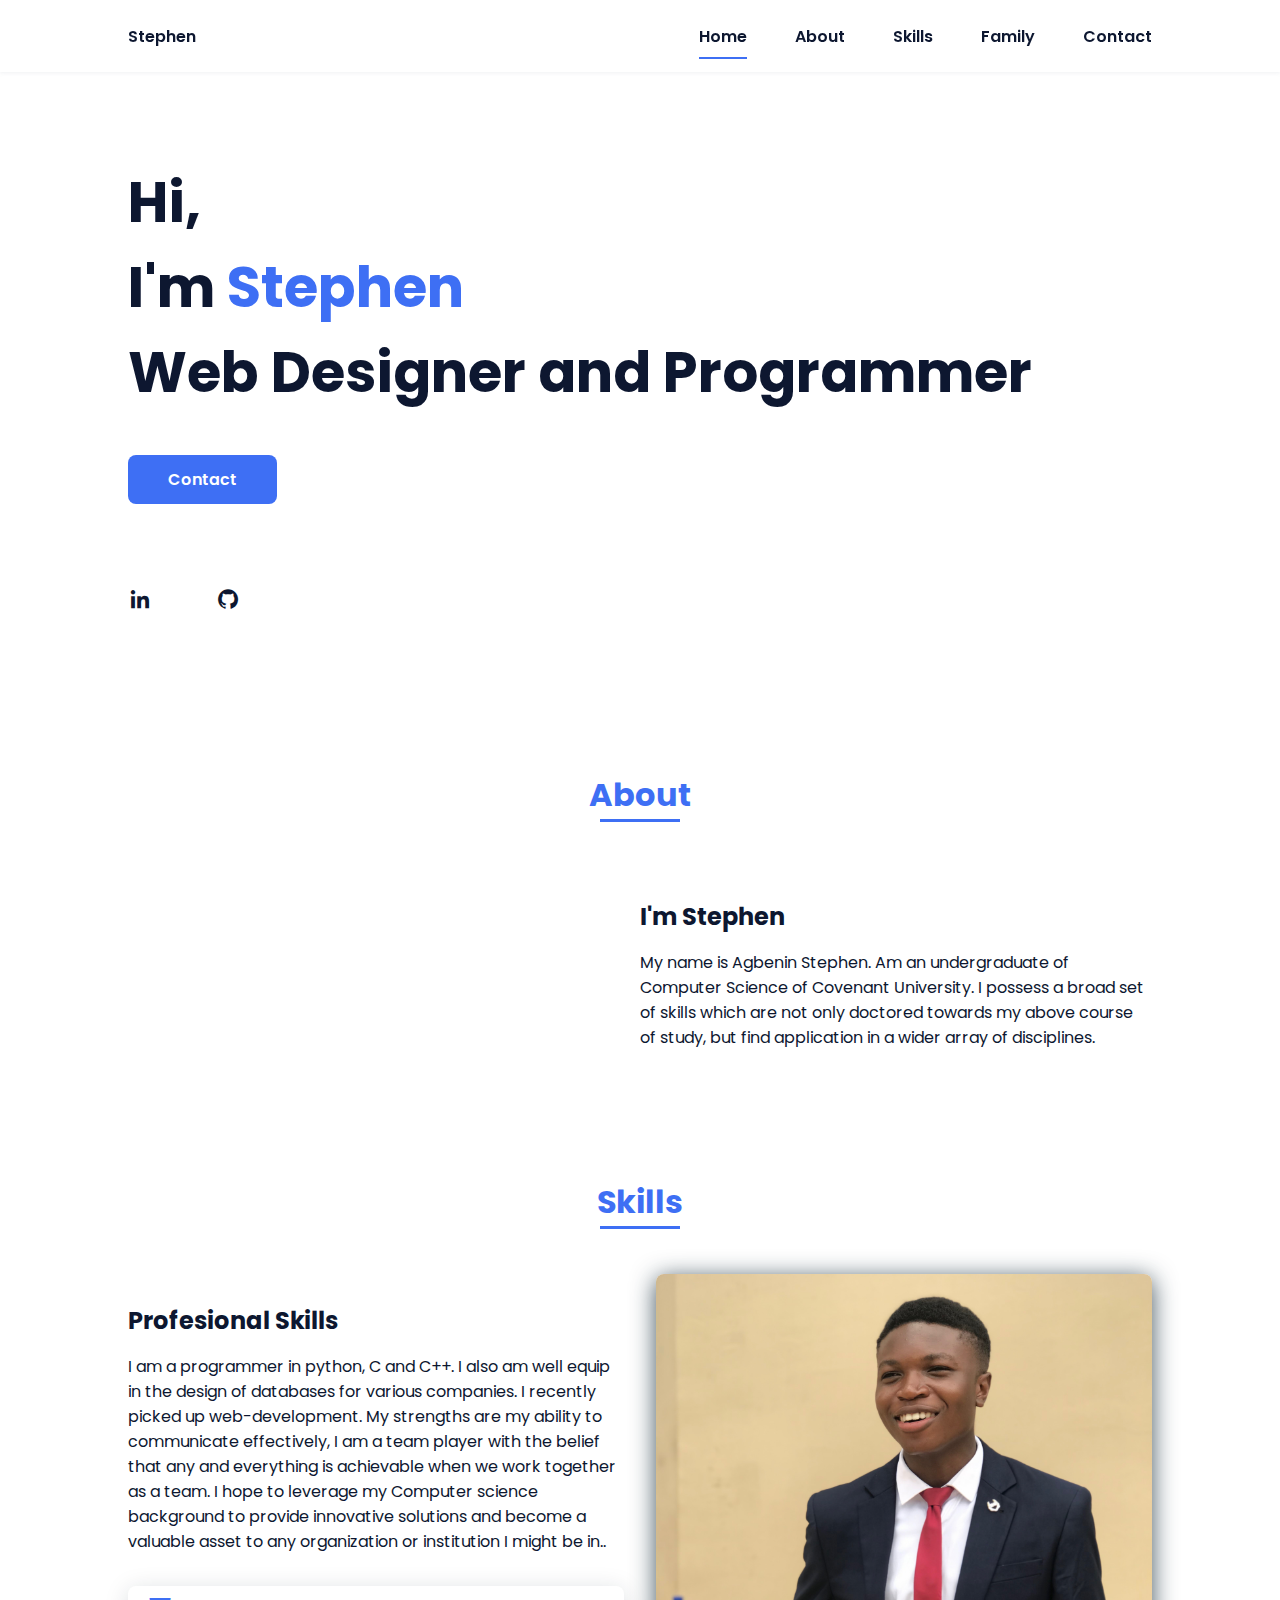
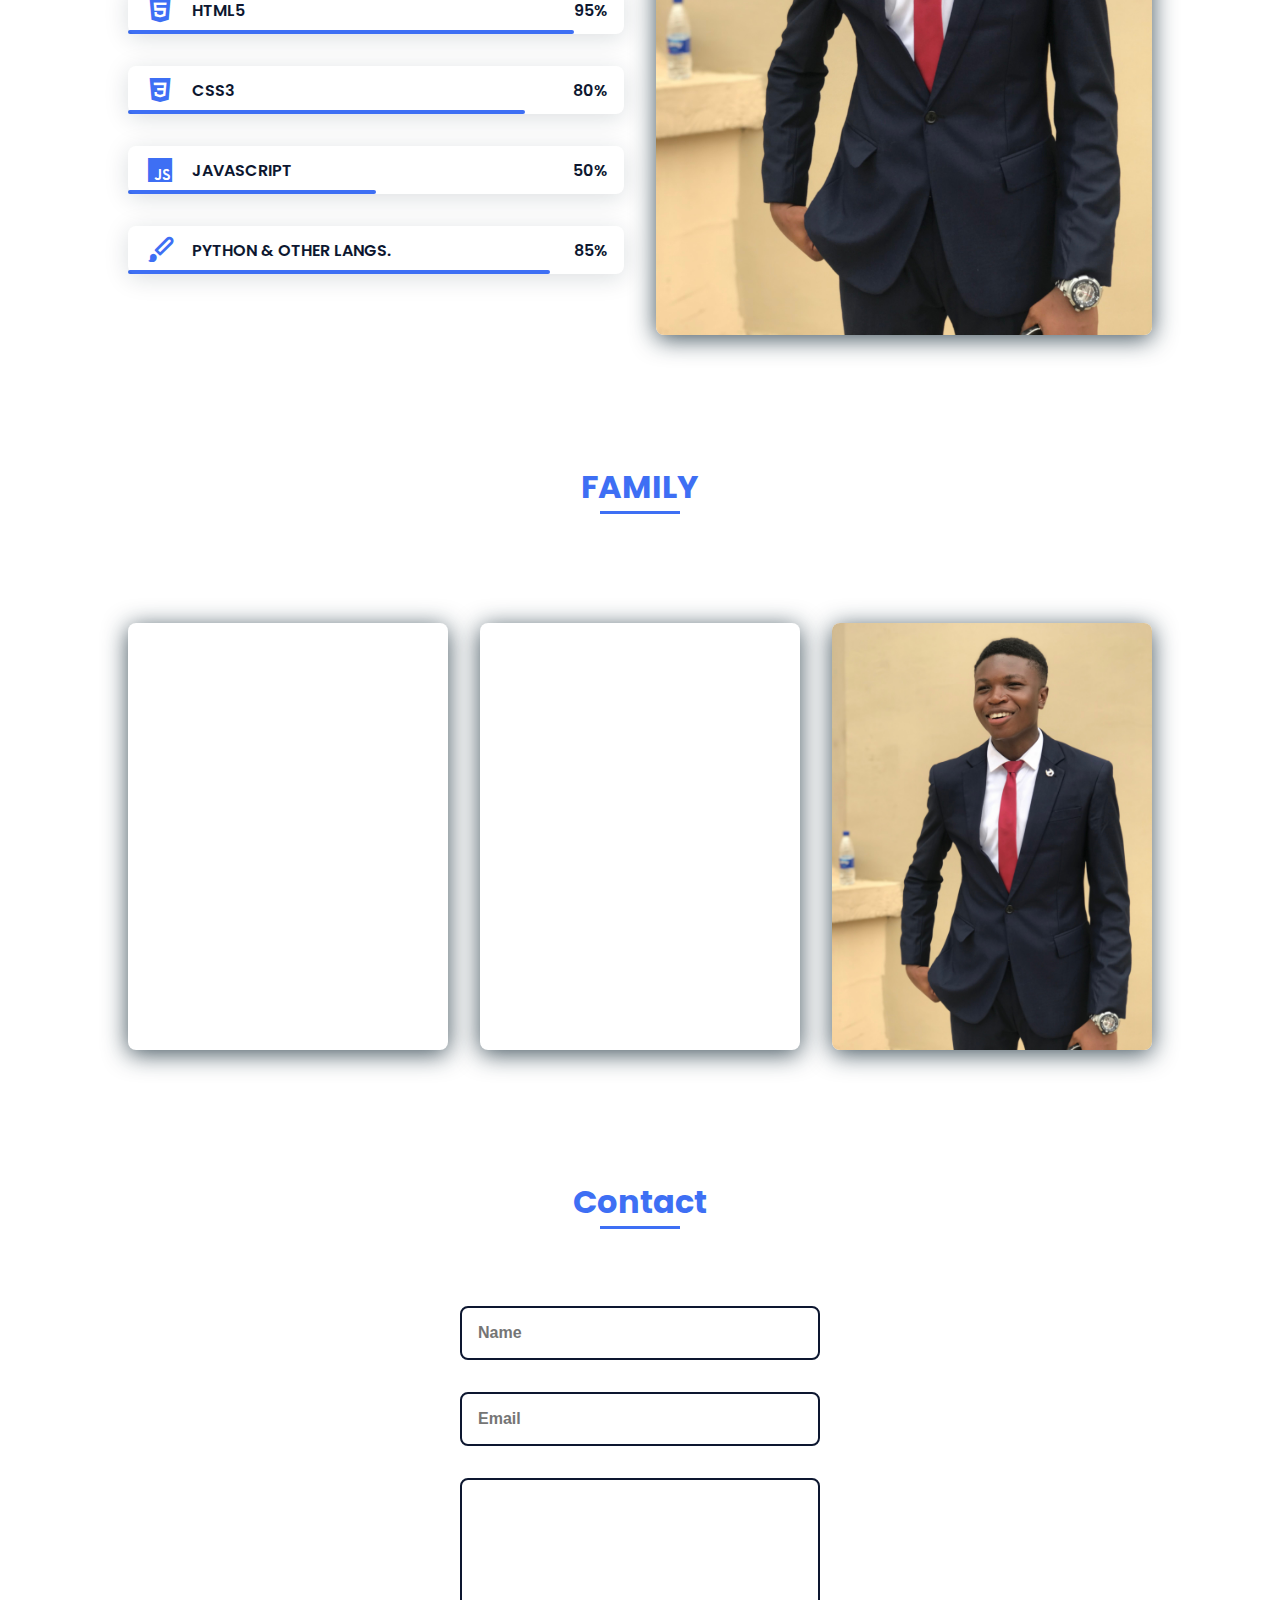
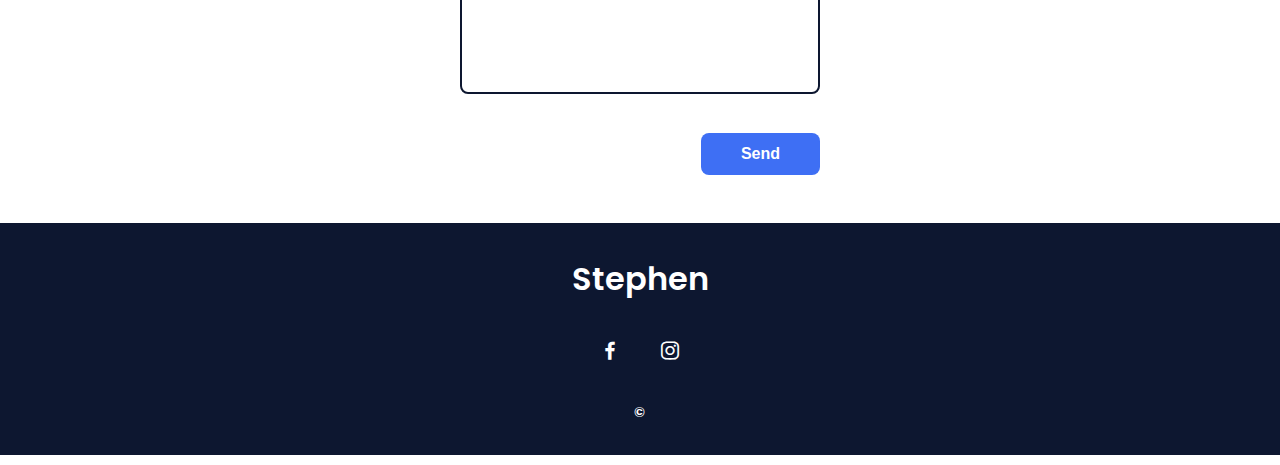
==== index.html @ e4adfae9 "Add files via upload" ====
<!DOCTYPE html>
<html lang="en">
  <head>
    <meta charset="UTF-8" />
    <meta name="viewport" content="width=device-width, initial-scale=1.0" />
    <link rel="stylesheet" href="style.css" />
    <!-- =====BOX ICONS===== -->
    <link
      href="https://cdn.jsdelivr.net/npm/boxicons@2.0.5/css/boxicons.min.css"
      rel="stylesheet"
    />
    <title>My Portfolio Website</title>
  </head>
  <body>
    <!--===== HEADER =====-->
    <header class="l-header">
      <nav class="nav bd-grid">
        <div>
          <a href="#" class="nav__logo">Stephen</a>
        </div>

        <div class="nav__menu" id="nav-menu">
          <ul class="nav__list">
            <li class="nav__item">
              <a href="#home" class="nav__link active">Home</a>
            </li>
            <li class="nav__item">
              <a href="#about" class="nav__link">About</a>
            </li>
            <li class="nav__item">
              <a href="#skills" class="nav__link">Skills</a>
            </li>
            <li class="nav__item">
              <a href="#work" class="nav__link">Family</a>
            </li>
            <li class="nav__item">
              <a href="#contact" class="nav__link">Contact</a>
            </li>
          </ul>
        </div>

        <div class="nav__toggle" id="nav-toggle">
          <i class="bx bx-menu"></i>
        </div>
      </nav>
    </header>

    <main class="l-main">
      <!--===== HOME =====-->
      <section class="home bd-grid" id="home">
        <div class="home__data">
          <h1 class="home__title">
            Hi,<br />I'm <span class="home__title-color">Stephen</span><br />Web
            Designer and Programmer
          </h1>

          <a href="#contact" class="button">Contact</a>
        </div>

        <div class="home__social">
          <a
            href="www.linkedin.com/in/stephen-divine-19173828b"
            class="home__social-icon"
            ><i class="bx bxl-linkedin"></i
          ></a>
          <a href="" class="home__social-icon"> </a>
          <a href="https://github.com/Stephen99999" class="home__social-icon"
            ><i class="bx bxl-github"></i
          ></a>
        </div>

        <div class="home__img">
          <svg
            class="home__blob"
            viewBox="0 0 479 467"
            xmlns="http://www.w3.org/2000/svg"
            xmlns:xlink="http://www.w3.org/1999/xlink"
          >
            <mask id="mask0" mask-type="alpha">
              <path
                d="M9.19024 145.964C34.0253 76.5814 114.865 54.7299 184.111 29.4823C245.804 6.98884 311.86 -14.9503 370.735 14.143C431.207 44.026 467.948 107.508 477.191 174.311C485.897 237.229 454.931 294.377 416.506 344.954C373.74 401.245 326.068 462.801 255.442 466.189C179.416 469.835 111.552 422.137 65.1576 361.805C17.4835 299.81 -17.1617 219.583 9.19024 145.964Z"
              />
            </mask>
          </svg>
        </div>
      </section>

      <!--===== ABOUT =====-->
      <section class="about section" id="about">
        <h2 class="section-title">About</h2>

        <div class="about__container bd-grid">
          <div class="about__img">
            <img src="about.jpg" alt="" />
          </div>

          <div>
            <h2 class="about__subtitle">I'm Stephen</h2>
            <p class="about__text">
              My name is Agbenin Stephen. Am an undergraduate of Computer
              Science of Covenant University. I possess a broad set of skills
              which are not only doctored towards my above course of study, but
              find application in a wider array of disciplines.
            </p>
          </div>
        </div>
      </section>

      <!--===== SKILLS =====-->
      <section class="skills section" id="skills">
        <h2 class="section-title">Skills</h2>

        <div class="skills__container bd-grid">
          <div>
            <h2 class="skills__subtitle">Profesional Skills</h2>
            <p class="skills__text">
              I am a programmer in python, C and C++. I also am well equip in
              the design of databases for various companies. I recently picked
              up web-development. My strengths are my ability to communicate
              effectively, I am a team player with the belief that any and
              everything is achievable when we work together as a team. I hope
              to leverage my Computer science background to provide innovative
              solutions and become a valuable asset to any organization or
              institution I might be in..
            </p>

            <div class="skills__data">
              <div class="skills__names">
                <i class="bx bxl-html5 skills__icon"></i>
                <span class="skills__name">HTML5</span>
              </div>
              <div class="skills__bar skills__html"></div>
              <div>
                <span class="skills__percentage">95%</span>
              </div>
            </div>

            <div class="skills__data">
              <div class="skills__names">
                <i class="bx bxl-css3 skills__icon"></i>
                <span class="skills__name">CSS3</span>
              </div>
              <div class="skills__bar skills__css"></div>
              <div>
                <span class="skills__percentage">80%</span>
              </div>
            </div>

            <div class="skills__data">
              <div class="skills__names">
                <i class="bx bxl-javascript skills__icon"></i>
                <span class="skills__name">JAVASCRIPT</span>
              </div>
              <div class="skills__bar skills__js"></div>
              <div>
                <span class="skills__percentage">50%</span>
              </div>
            </div>
            <div class="skills__data">
              <div class="skills__names">
                <i class="bx bxs-paint skills__icon"></i>
                <span class="skills__name">PYTHON & OTHER LANGS.</span>
              </div>
              <div class="skills__bar skills__ux"></div>
              <div>
                <span class="skills__percentage">85%</span>
              </div>
            </div>
          </div>

          <div>
            <img src="about.JPG" alt="" class="skills__img" />
          </div>
        </div>
      </section>

      <!--===== WORK =====-->
      <section class="work section" id="work">
        <h2 class="section-title">FAMILY</h2>

        <div class="work__container bd-grid">
          <a href="" class="work__img">
            <img src="work1.jpg" alt="" />
          </a>
          <a href="" class="work__img">
            <img src="work2.jpg" alt="" />
          </a>
          <a href="" class="work__img">
            <img src="work3.jpg" alt="" onclick="false"/>
          </a>
          <a href="" class="work__img">
            <img src="work4.jpg" alt="" />
          </a>
          <a href="" class="work__img">
            <img src="work5.jpg" alt="" />
          </a>
          <a href="" class="work__img">
            <img src="about.JPG" alt="" />
          </a>
        </div>
      </section>

      <!--===== CONTACT =====-->
      <section class="contact section" id="contact">
        <h2 class="section-title">Contact</h2>

        <div class="contact__container bd-grid">
          <form action="" class="contact__form">
            <input type="text" placeholder="Name" class="contact__input" />
            <input type="mail" placeholder="Email" class="contact__input" />
            <textarea
              name=""
              id=""
              cols="0"
              rows="10"
              class="contact__input"
            ></textarea>
            <input type="button" value="Send" class="contact__button button" />
          </form>
        </div>
      </section>
    </main>

    <!--===== FOOTER =====-->
    <footer class="footer">
      <p class="footer__title">Stephen</p>
      <div class="footer__social">
        <a
          href="https://web.facebook.com/stephen.divine.50/"
          class="footer__icon"
          ><i class="bx bxl-facebook"></i
        ></a>
        <a href="https://www.instagram.com/steff.gram/" class="footer__icon"
          ><i class="bx bxl-instagram"></i
        ></a>
      </div>
      <p class="footer__copy">&#169;</p>
    </footer>

    <!--===== SCROLL REVEAL =====-->
    <script src="https://unpkg.com/scrollreveal"></script>

    <!--===== MAIN JS =====-->
    <script src="script.js"></script>
  </body>
</html>
---- style.css ----
/*===== GOOGLE FONTS =====*/
@import url("https://fonts.googleapis.com/css2?family=Poppins:wght@400;600;700&display=swap");

/*===== VARIABLES CSS =====*/
:root {
    --header-height: 3rem;
    --font-semi: 600;
    /*===== Colors =====*/
    /*Purple 260 - Red 355 - Blue 224 - Pink 340*/
    /* HSL color mode */
    --hue-color: 224;
    --first-color: hsl(var(--hue-color), 89%, 60%);
    --second-color: hsl(var(--hue-color), 56%, 12%);
    /*===== Font typography =====*/
    --body-font: 'Poppins', sans-serif;
    --big-font-size: 2rem;
    --h2-font-size: 1.25rem;
    --normal-font-size: .938rem;
    --smaller-font-size: .75rem;
    /*===== Margins =====*/
    --mb-2: 1rem;
    --mb-4: 2rem;
    --mb-5: 2.5rem;
    --mb-6: 3rem;
    /*===== z index =====*/
    --z-back: -10;
    --z-fixed: 100;
}

@media screen and (min-width: 968px) {
    :root {
        --big-font-size: 3.5rem;
        --h2-font-size: 2rem;
        --normal-font-size: 1rem;
        --smaller-font-size: .875rem;
    }
}

/*===== BASE =====*/
*, ::before, ::after {
    box-sizing: border-box;
}

html {
    scroll-behavior: smooth;
}

body {
    margin: var(--header-height) 0 0 0;
    font-family: var(--body-font);
    font-size: var(--normal-font-size);
    color: var(--second-color);
}

h1, h2, p {
    margin: 0;
}

ul {
    margin: 0;
    padding: 0;
    list-style: none;
}

a {
    text-decoration: none;
}

img {
    max-width: 100%;
    height: auto;
    display: block;
}

/*===== CLASS CSS ===== */
.section-title {
    position: relative;
    font-size: var(--h2-font-size);
    color: var(--first-color);
    margin-top: var(--mb-2);
    margin-bottom: var(--mb-4);
    text-align: center;
}

.section-title::after {
    position: absolute;
    content: '';
    width: 64px;
    height: 0.18rem;
    left: 0;
    right: 0;
    margin: auto;
    top: 2rem;
    background-color: var(--first-color);
}

.section {
    padding-top: 3rem;
    padding-bottom: 2rem;
}

/*===== LAYOUT =====*/
.bd-grid {
    max-width: 1024px;
    display: grid;
    margin-left: var(--mb-2);
    margin-right: var(--mb-2);
}

.l-header {
    width: 100%;
    position: fixed;
    top: 0;
    left: 0;
    z-index: var(--z-fixed);
    background-color: #fff;
    box-shadow: 0 1px 4px rgba(146, 161, 176, 0.15);
}

/*===== NAV =====*/
.nav {
    height: var(--header-height);
    display: flex;
    justify-content: space-between;
    align-items: center;
    font-weight: var(--font-semi);
}

@media screen and (max-width: 767px) {
    .nav__menu {
        position: fixed;
        top: var(--header-height);
        right: -100%;
        width: 80%;
        height: 100%;
        padding: 2rem;
        background-color: var(--second-color);
        transition: .5s;
    }
}

.nav__item {
    margin-bottom: var(--mb-4);
}

.nav__link {
    position: relative;
    color: #fff;
}

.nav__link:hover {
    position: relative;
}

.nav__link:hover::after {
    position: absolute;
    content: '';
    width: 100%;
    height: 0.18rem;
    left: 0;
    top: 2rem;
    background-color: var(--first-color);
}

.nav__logo {
    color: var(--second-color);
}

.nav__toggle {
    color: var(--second-color);
    font-size: 1.5rem;
    cursor: pointer;
}

/*Active menu*/
.active::after {
    position: absolute;
    content: '';
    width: 100%;
    height: 0.18rem;
    left: 0;
    top: 2rem;
    background-color: var(--first-color);
}

/*=== Show menu ===*/
.show {
    right: 0;
}

/*===== HOME =====*/
.home {
    position: relative;
    row-gap: 5rem;
    padding: 4rem 0 5rem;
}

.home__data {
    align-self: center;
}

.home__title {
    font-size: var(--big-font-size);
    margin-bottom: var(--mb-5);
}

.home__title-color {
    color: var(--first-color);
}

.home__social {
    display: flex;
    flex-direction: column;
}

.home__social-icon {
    width: max-content;
    margin-bottom: var(--mb-2);
    font-size: 1.5rem;
    color: var(--second-color);
}

.home__social-icon:hover {
    color: var(--first-color);
}

.home__img {
    position: absolute;
    right: 0;
    bottom: 0;
    width: 260px;
}

.home__blob {
    fill: var(--first-color);
}

.home__blob-img {
    width: 360px;
}

/*BUTTONS*/
.button {
    display: inline-block;
    background-color: var(--first-color);
    color: #fff;
    padding: .75rem 2.5rem;
    font-weight: var(--font-semi);
    border-radius: .5rem;
    transition: all .3s;
}

.button:hover {
    box-shadow: rgba(17, 17, 26, 0.3) 0px 8px 24px, rgba(17, 17, 26, 0.3) 0px 16px 56px, rgba(17, 17, 26, 0.3) 0px 24px 80px;
    background-color: var(--second-color);
}

/* ===== ABOUT =====*/
.about__container {
    row-gap: 2rem;
    text-align: center;
}

.about__subtitle {
    margin-bottom: var(--mb-2);
}

.about__img {
    justify-self: center;
}

.about__img img {
    width: 200px;
    border-radius: .5rem;
    box-shadow: 0px 4px 25px rgba(14, 36, 49, 0.792);
}

/* ===== SKILLS =====*/
.skills__container {
    row-gap: 2rem;
    text-align: center;
}

.skills__subtitle {
    margin-bottom: var(--mb-2);
}

.skills__text {
    margin-bottom: var(--mb-4);
}

.skills__data {
    display: flex;
    justify-content: space-between;
    align-items: center;
    position: relative;
    font-weight: var(--font-semi);
    padding: .5rem 1rem;
    margin-bottom: var(--mb-4);
    border-radius: .5rem;
    box-shadow: 0px 4px 25px rgba(14, 36, 49, 0.15);
}

.skills__icon {
    font-size: 2rem;
    margin-right: var(--mb-2);
    color: var(--first-color);
}

.skills__names {
    display: flex;
    align-items: center;
}

.skills__bar {
    position: absolute;
    left: 0;
    bottom: 0;
    background-color: var(--first-color);
    height: .25rem;
    border-radius: .5rem;
    z-index: var(--z-back);
}

.skills__html {
    width: 90%;
}

.skills__css {
    width: 80%;
}

.skills__js {
    width: 50%;
}

.skills__ux {
    width: 85%;
}

.skills__img {
    border-radius: .5rem;
    box-shadow: 0px 4px 25px rgba(14, 36, 49, 0.792);
}

/* ===== WORK =====*/
.work__container {
    row-gap: 2rem;
}

.work__img {
    box-shadow: 0px 4px 25px rgba(14, 36, 49, 0.792);
    border-radius: .5rem;
    overflow: hidden;
}

.work__img img {
    transition: 1s;
}

.work__img img:hover {
    transform: scale(1.1);
}

/* ===== CONTACT =====*/
.contact__input {
    width: 100%;
    font-size: var(--normal-font-size);
    font-weight: var(--font-semi);
    padding: 1rem;
    border-radius: .5rem;
    border: 2px solid var(--second-color);
    outline: none;
    margin-bottom: var(--mb-4);
    transition: border .3s;
    resize: none;
}

.contact__input:focus {
    border: 2px solid var(--first-color);
}

.contact__button {
    display: block;
    border: none;
    outline: none;
    font-size: var(--normal-font-size);
    cursor: pointer;
    margin-left: auto;
}

/* ===== FOOTER =====*/
.footer {
    background-color: var(--second-color);
    color: #fff;
    text-align: center;
    font-weight: var(--font-semi);
    padding: 2rem 0;
}

.footer__title {
    font-size: 2rem;
    margin-bottom: var(--mb-4);
}

.footer__social {
    margin-bottom: var(--mb-4);
}

.footer__icon {
    font-size: 1.5rem;
    color: #fff;
    margin: 0 var(--mb-2);
    transition: color .3s;
}

.footer__icon:hover {
    color: var(--first-color);
}

.footer__copy {
    font-size: var(--smaller-font-size);
}

/* ===== MEDIA QUERIES=====*/
@media screen and (max-width: 320px) {
    .home {
        row-gap: 2rem;
    }
    .home__img {
        width: 200px;
    }
}

@media screen and (min-width: 576px) {
    .home {
        padding: 4rem 0 2rem;
    }
    .home__social {
        padding-top: 0;
        padding-bottom: 2.5rem;
        flex-direction: row;
        align-self: flex-end;
    }
    .home__social-icon {
        margin-bottom: 0;
        margin-right: var(--mb-4);
    }
    .home__img {
        width: 300px;
        bottom: 25%;
    }
    .about__container {
        grid-template-columns: repeat(2, 1fr);
        align-items: center;
        text-align: initial;
    }
    .skills__container {
        grid-template-columns: .7fr;
        justify-content: center;
        column-gap: 1rem;
    }
    .work__container {
        grid-template-columns: repeat(2, 1fr);
        column-gap: 2rem;
        padding-top: 2rem;
    }
    .contact__form {
        width: 360px;
        padding-top: 2rem;
    }
    .contact__container {
        justify-items: center;
    }
}

@media screen and (min-width: 768px) {
    body {
        margin: 0;
    }
    .section {
        padding-top: 4rem;
        padding-bottom: 3rem;
    }
    .section-title {
        margin-bottom: var(--mb-6);
    }
    .section-title::after {
        width: 80px;
        top: 3rem;
    }
    .nav {
        height: calc(var(--header-height) + 1.5rem);
    }
    .nav__list {
        display: flex;
        padding-top: 0;
    }
    .nav__item {
        margin-left: var(--mb-6);
        margin-bottom: 0;
    }
    .nav__toggle {
        display: none;
    }
    .nav__link {
        color: var(--second-color);
    }
    .home {
        padding: 8rem 0 2rem;
    }
    .home__img {
        width: 400px;
        bottom: 10%;
    }
    .about__container {
        padding-top: 2rem;
    }
    .about__img img {
        width: 300px;
    }
    .skills__container {
        grid-template-columns: repeat(2, 1fr);
        column-gap: 2rem;
        align-items: center;
        text-align: initial;
    }
    .work__container {
        grid-template-columns: repeat(3, 1fr);
        column-gap: 2rem;
    }
}

@media screen and (min-width: 992px) {
    .bd-grid {
        margin-left: auto;
        margin-right: auto;
    }
    .home {
        padding: 10rem 0 2rem;
    }
    .home__img {
        width: 450px;
    }
}
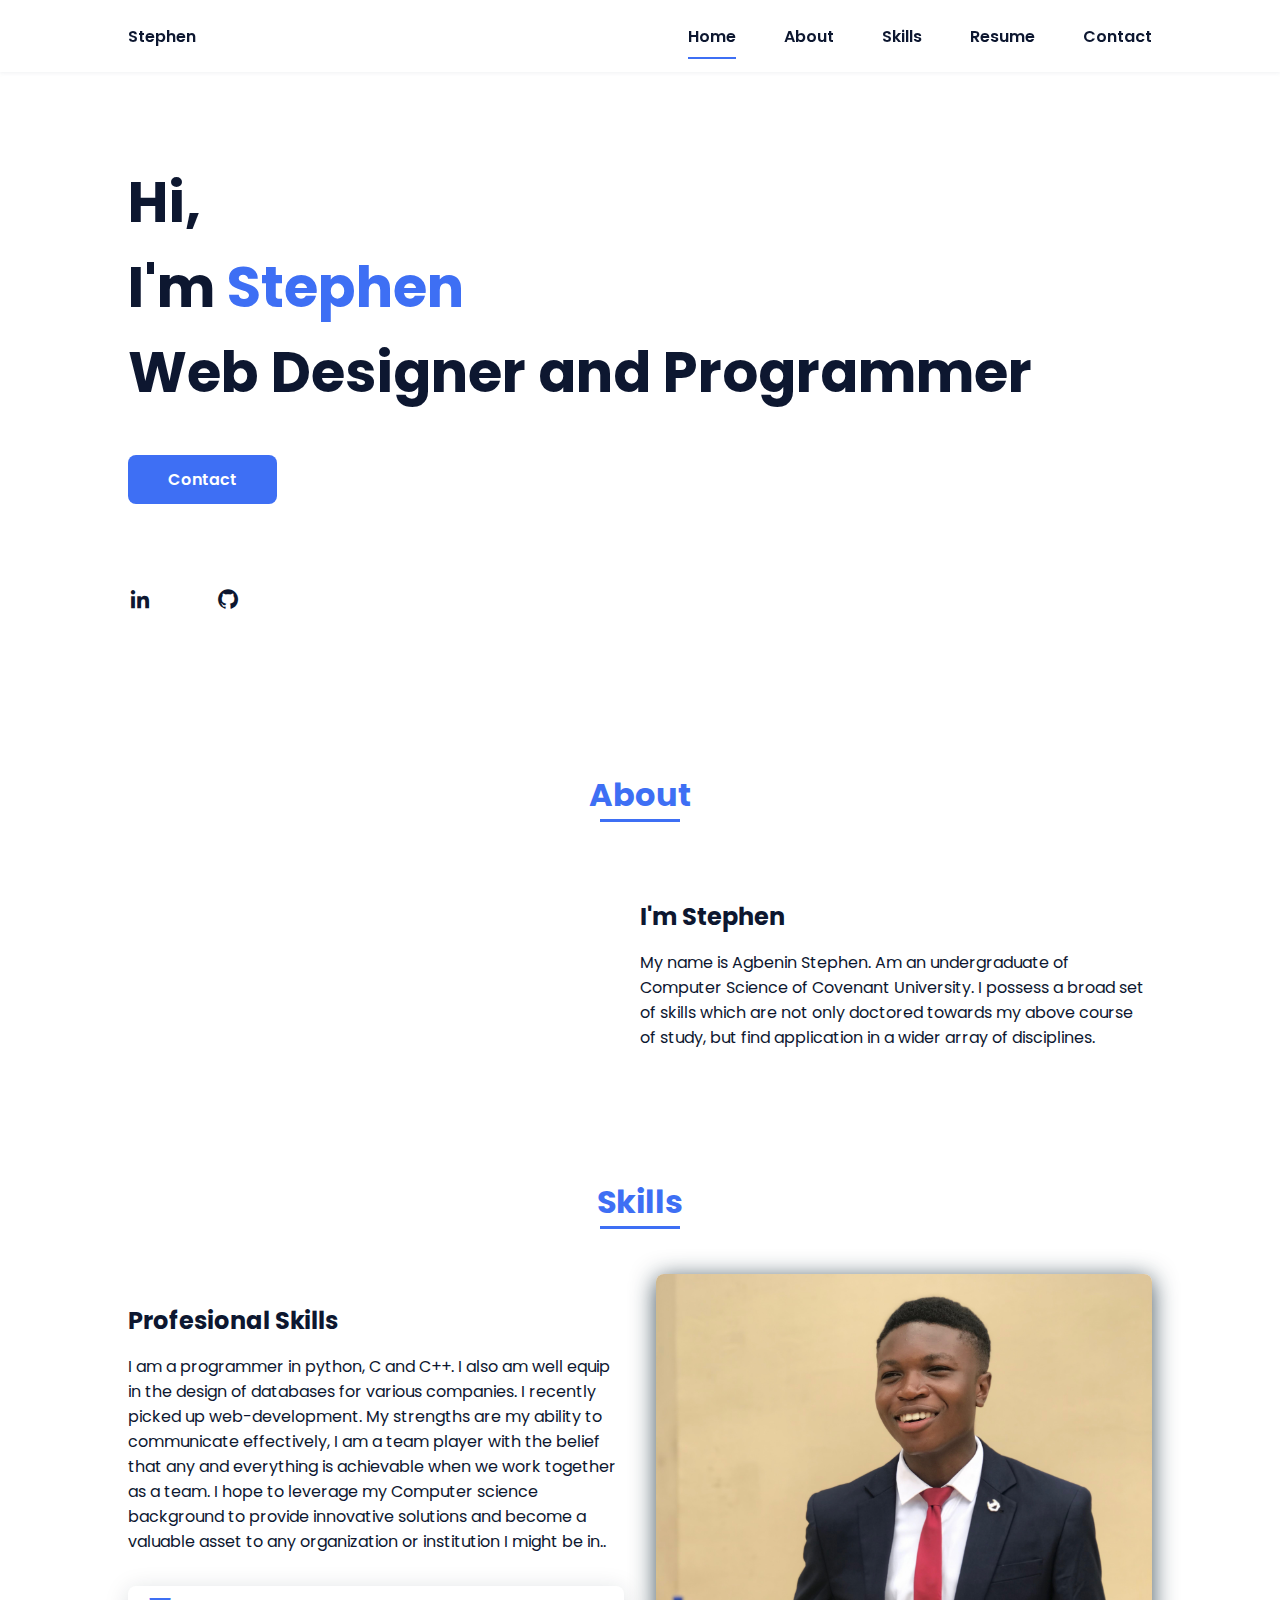
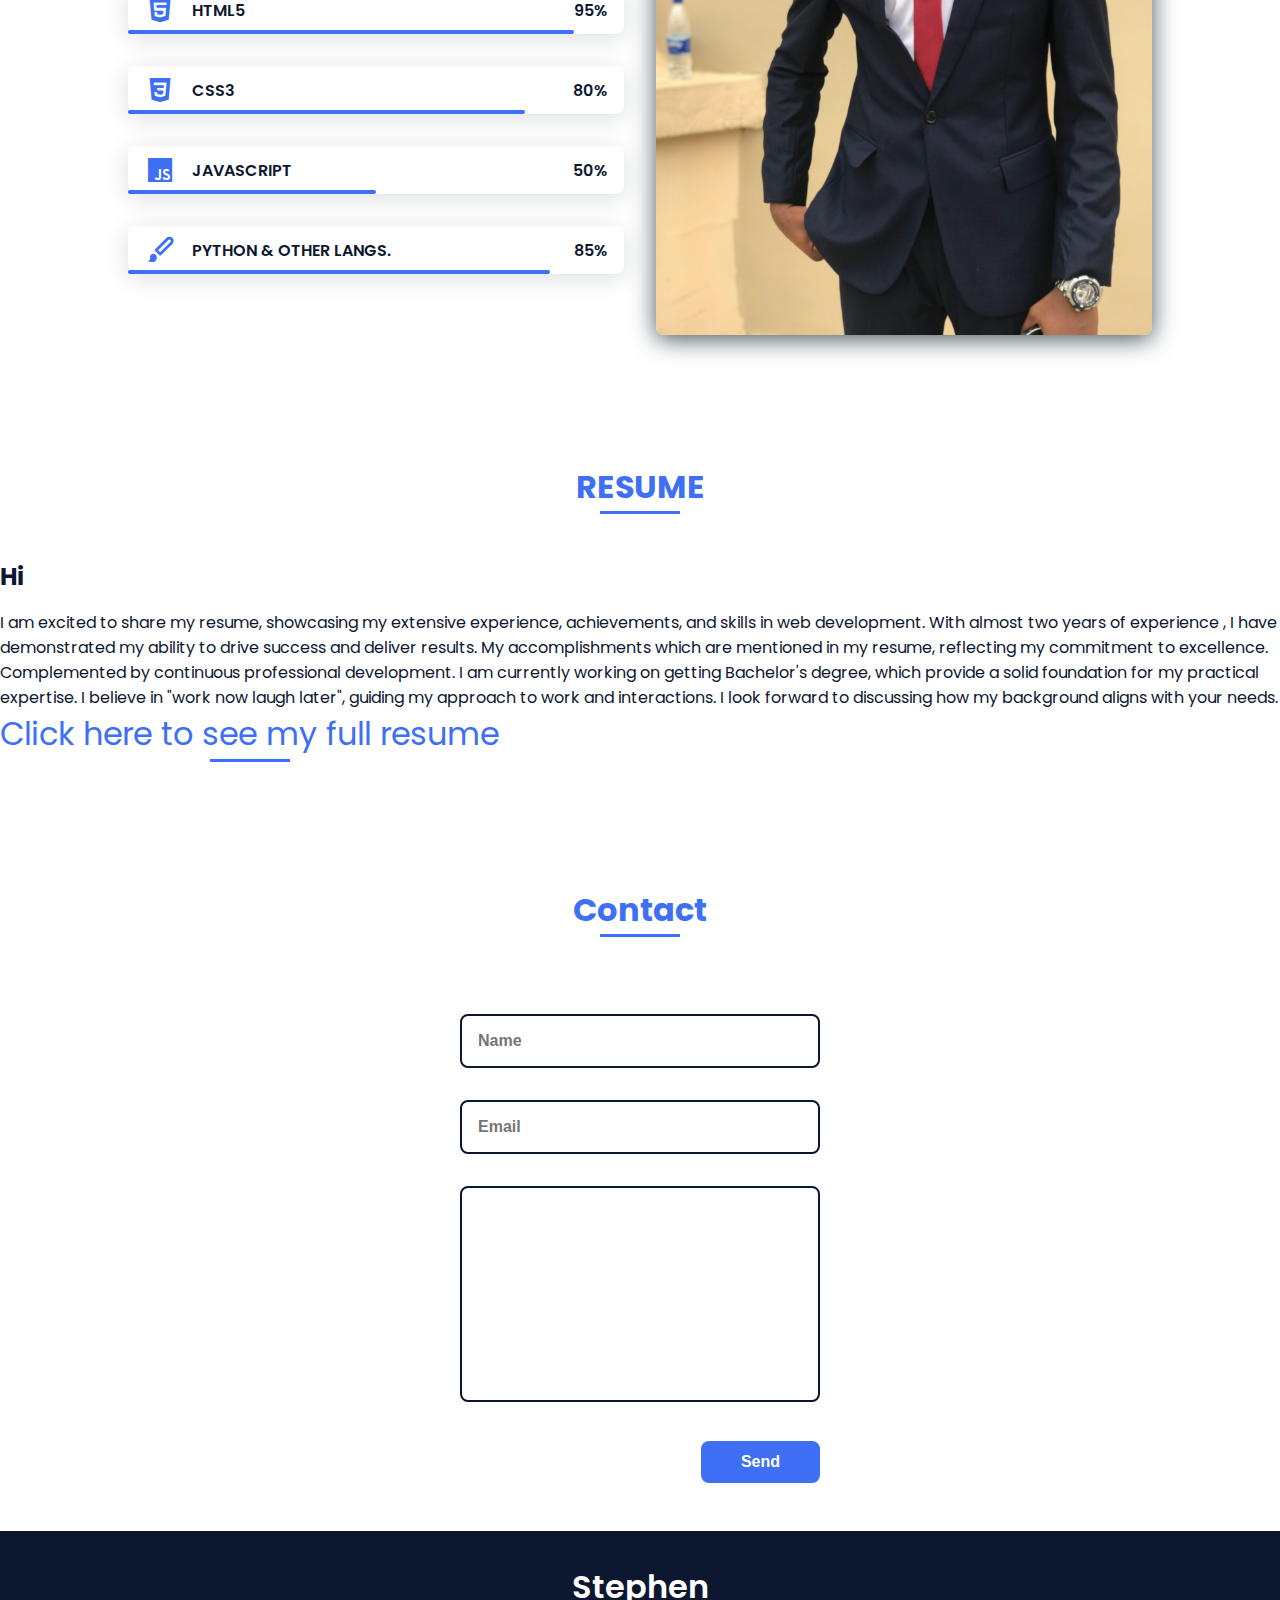
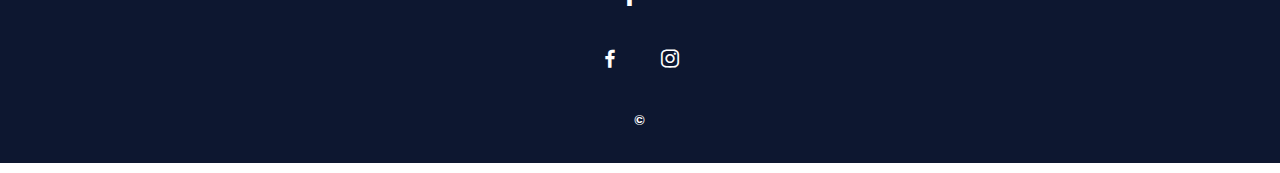
==== commit 1c993bce: "changes by me" ====
--- a/index.html
+++ b/index.html
@@ -31,7 +31,7 @@
               <a href="#skills" class="nav__link">Skills</a>
             </li>
             <li class="nav__item">
-              <a href="#work" class="nav__link">Family</a>
+              <a href="#work" class="nav__link">Resume</a>
             </li>
             <li class="nav__item">
               <a href="#contact" class="nav__link">Contact</a>
@@ -176,27 +176,20 @@
 
       <!--===== WORK =====-->
       <section class="work section" id="work">
-        <h2 class="section-title">FAMILY</h2>
-
-        <div class="work__container bd-grid">
-          <a href="" class="work__img">
-            <img src="work1.jpg" alt="" />
-          </a>
-          <a href="" class="work__img">
-            <img src="work2.jpg" alt="" />
-          </a>
-          <a href="" class="work__img">
-            <img src="work3.jpg" alt="" onclick="false"/>
-          </a>
-          <a href="" class="work__img">
-            <img src="work4.jpg" alt="" />
-          </a>
-          <a href="" class="work__img">
-            <img src="work5.jpg" alt="" />
-          </a>
-          <a href="" class="work__img">
-            <img src="about.JPG" alt="" />
-          </a>
+        <h2 class="section-title">RESUME</h2>
+        <h2 class="about__subtitle">Hi</h2>
+        <div class="about__text">
+          I am excited to share my resume, showcasing my extensive experience,
+          achievements, and skills in web development. With almost two years of
+          experience , I have demonstrated my ability to drive success and
+          deliver results. My accomplishments which are mentioned in my resume,
+          reflecting my commitment to excellence. Complemented by continuous
+          professional development. I am currently working on getting Bachelor's
+          degree, which provide a solid foundation for my practical expertise. I
+          believe in "work now laugh later", guiding my approach to work and
+          interactions. I look forward to discussing how my background aligns
+          with your needs. <br> 
+          <a href="cv.html" class="section-title" target="_blank" rel="noopener noreferrer">Click here to see my full resume</a>
         </div>
       </section>
 
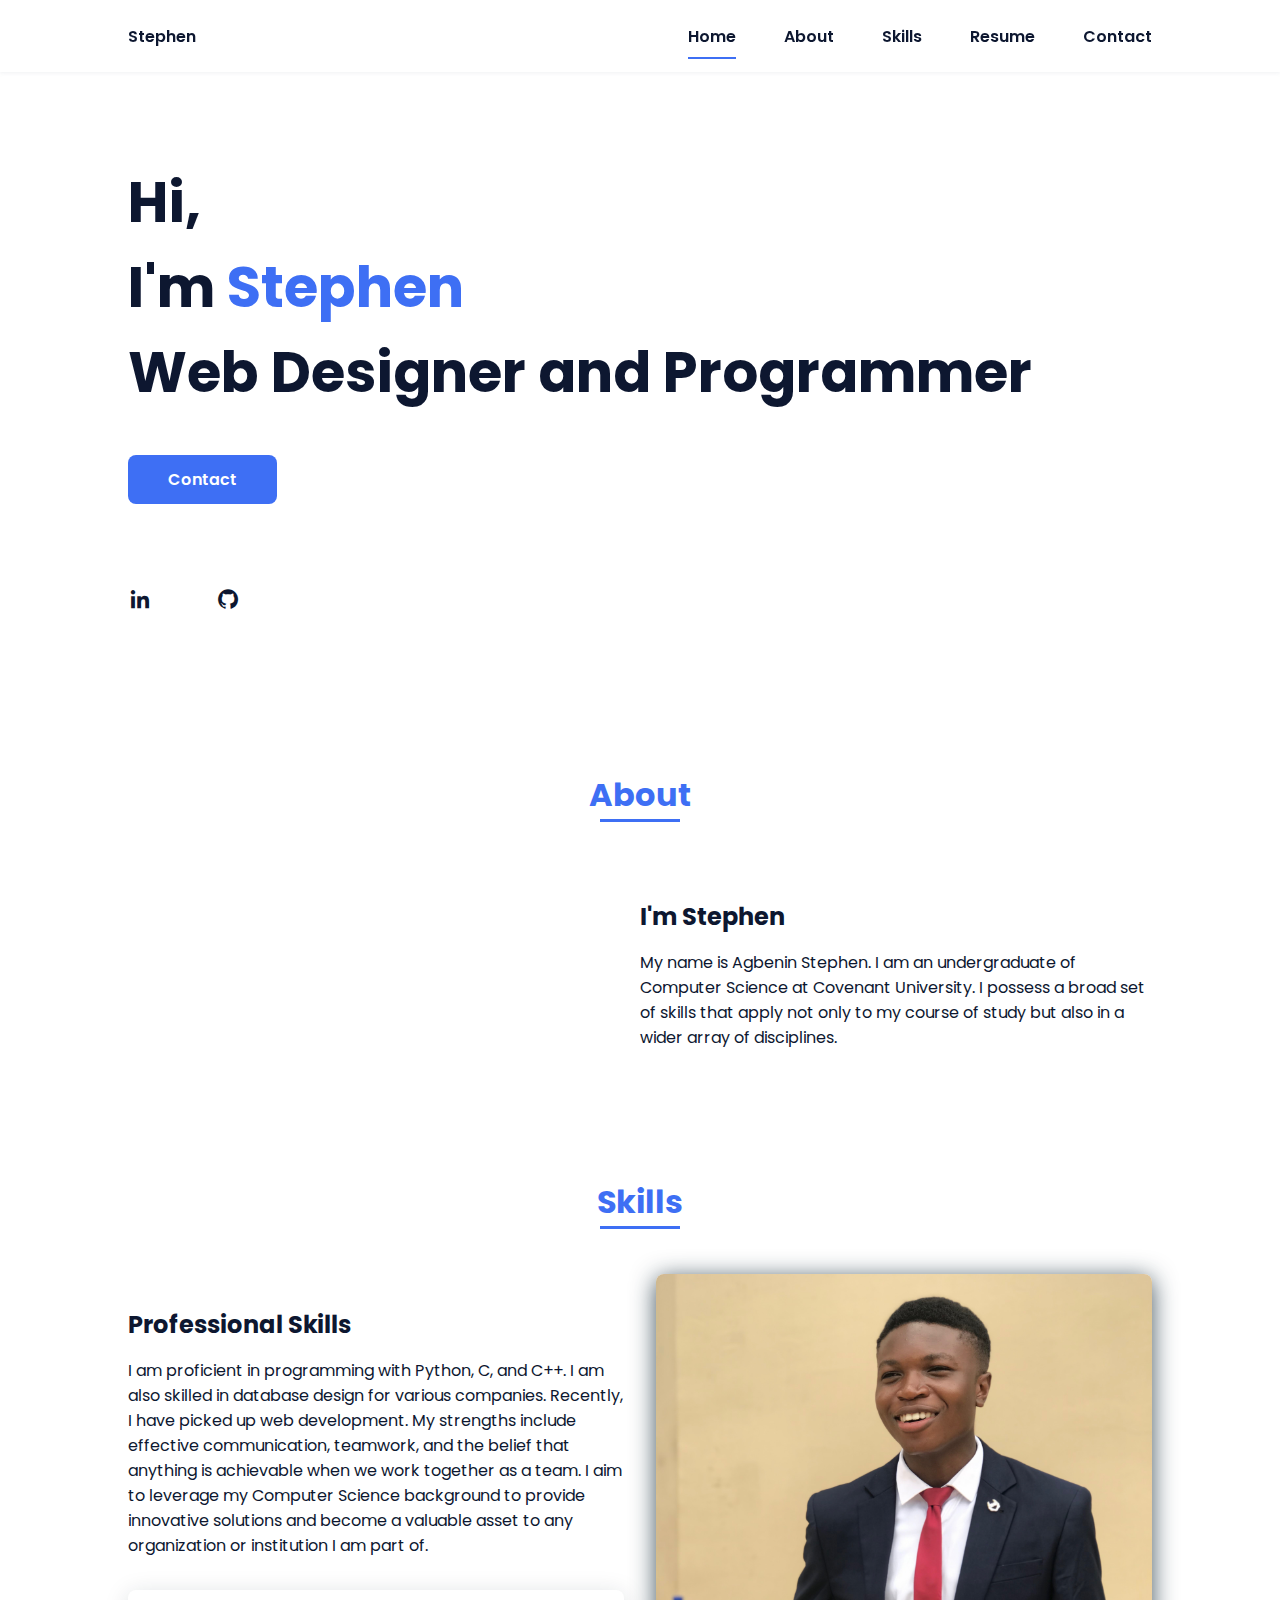
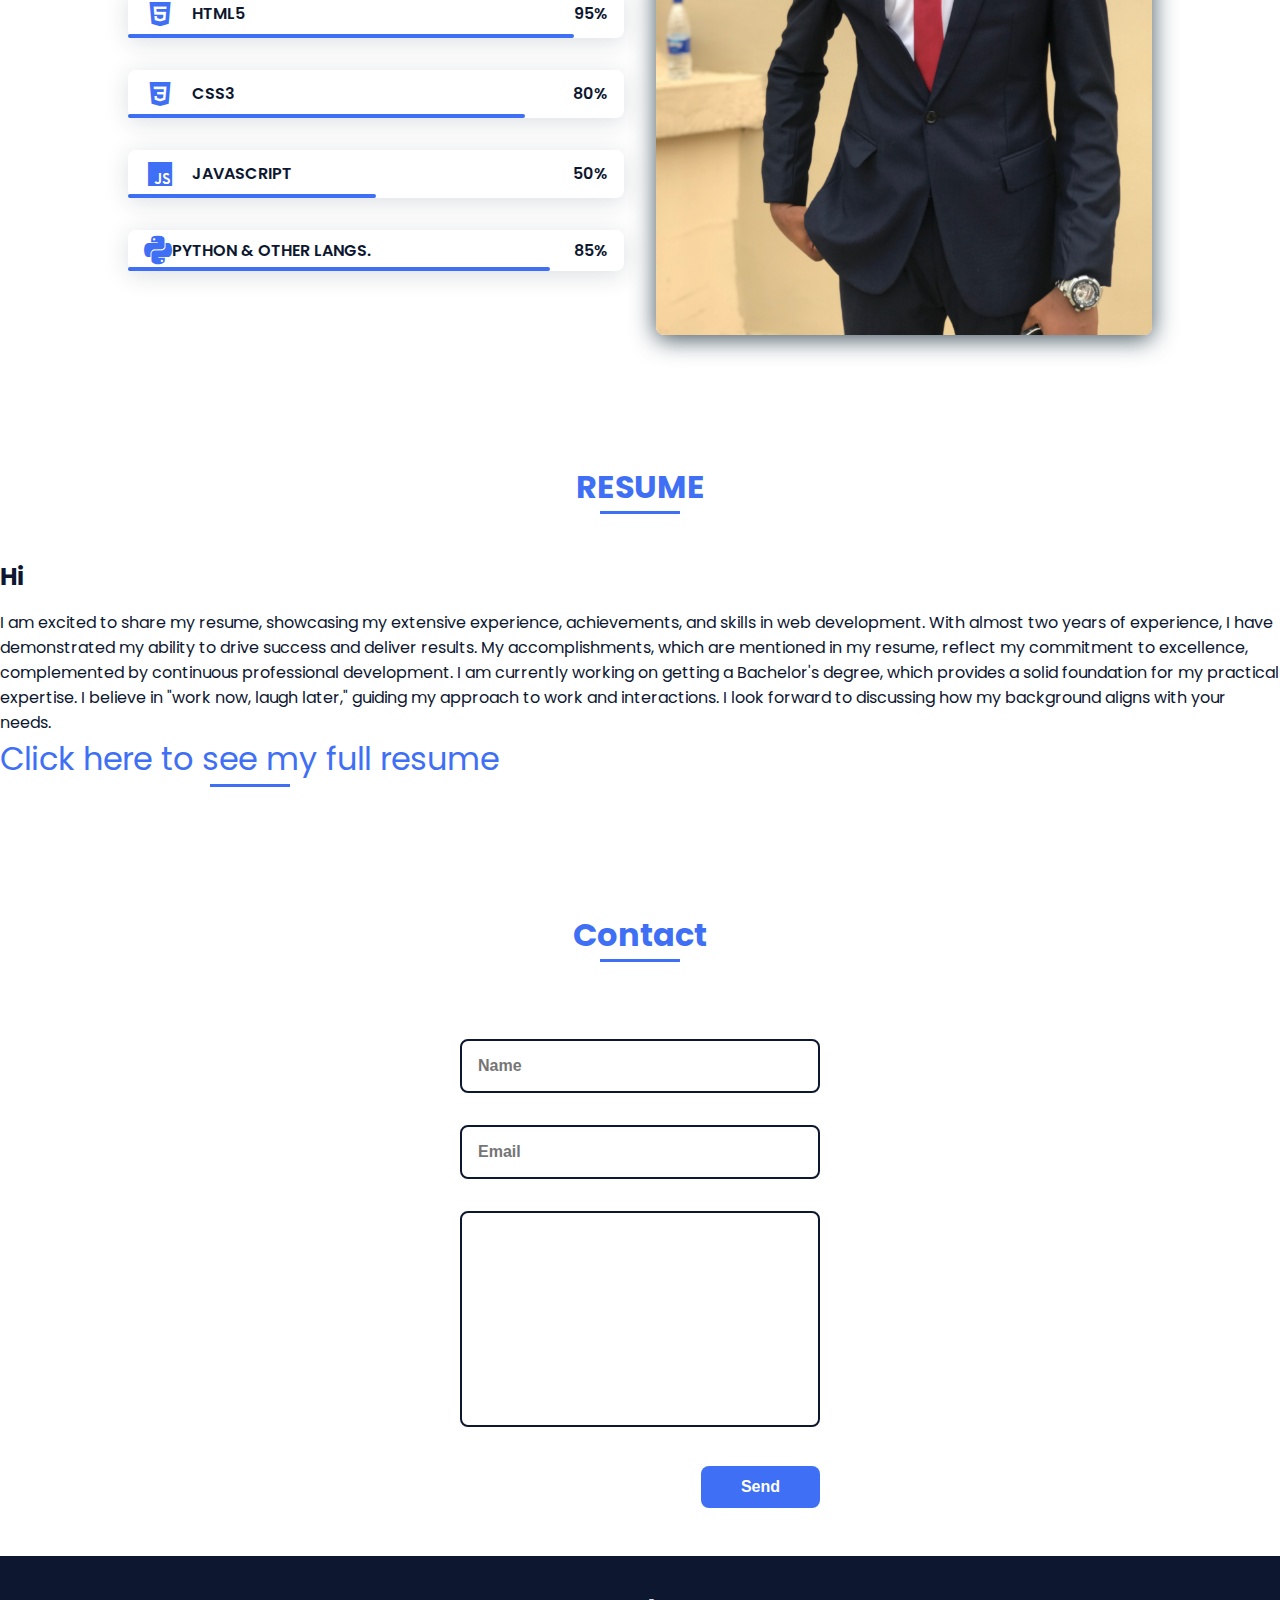
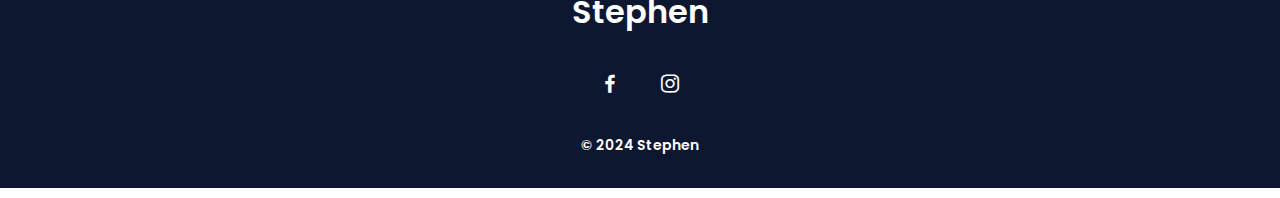
==== commit 1f8caa31: "changes by me" ====
--- a/index.html
+++ b/index.html
@@ -9,6 +9,11 @@
       href="https://cdn.jsdelivr.net/npm/boxicons@2.0.5/css/boxicons.min.css"
       rel="stylesheet"
     />
+    <link
+      rel="stylesheet"
+      href="https://cdnjs.cloudflare.com/ajax/libs/font-awesome/6.0.0-beta3/css/all.min.css"
+    />
+
     <title>My Portfolio Website</title>
   </head>
   <body>
@@ -59,11 +64,11 @@
 
         <div class="home__social">
           <a
-            href="www.linkedin.com/in/stephen-divine-19173828b"
+            href="https://www.linkedin.com/in/stephen-divine-19173828b"
             class="home__social-icon"
             ><i class="bx bxl-linkedin"></i
           ></a>
-          <a href="" class="home__social-icon"> </a>
+          <a href="" class="home__social-icon"></a>
           <a href="https://github.com/Stephen99999" class="home__social-icon"
             ><i class="bx bxl-github"></i
           ></a>
@@ -97,10 +102,10 @@
           <div>
             <h2 class="about__subtitle">I'm Stephen</h2>
             <p class="about__text">
-              My name is Agbenin Stephen. Am an undergraduate of Computer
-              Science of Covenant University. I possess a broad set of skills
-              which are not only doctored towards my above course of study, but
-              find application in a wider array of disciplines.
+              My name is Agbenin Stephen. I am an undergraduate of Computer
+              Science at Covenant University. I possess a broad set of skills
+              that apply not only to my course of study but also in a wider array
+              of disciplines.
             </p>
           </div>
         </div>
@@ -112,16 +117,15 @@
 
         <div class="skills__container bd-grid">
           <div>
-            <h2 class="skills__subtitle">Profesional Skills</h2>
+            <h2 class="skills__subtitle">Professional Skills</h2>
             <p class="skills__text">
-              I am a programmer in python, C and C++. I also am well equip in
-              the design of databases for various companies. I recently picked
-              up web-development. My strengths are my ability to communicate
-              effectively, I am a team player with the belief that any and
-              everything is achievable when we work together as a team. I hope
-              to leverage my Computer science background to provide innovative
-              solutions and become a valuable asset to any organization or
-              institution I might be in..
+              I am proficient in programming with Python, C, and C++. I am also
+              skilled in database design for various companies. Recently, I have
+              picked up web development. My strengths include effective
+              communication, teamwork, and the belief that anything is achievable
+              when we work together as a team. I aim to leverage my Computer
+              Science background to provide innovative solutions and become a
+              valuable asset to any organization or institution I am part of.
             </p>
 
             <div class="skills__data">
@@ -156,9 +160,10 @@
                 <span class="skills__percentage">50%</span>
               </div>
             </div>
-            <div class="skills__data">
-              <div class="skills__names">
-                <i class="bx bxs-paint skills__icon"></i>
+
+            <div class="skills__data">
+              <div class="skills__names">
+                <i class="fa-brands fa-python fa-spin fa-2xl" style="color:#3e6ff4;"></i>
                 <span class="skills__name">PYTHON & OTHER LANGS.</span>
               </div>
               <div class="skills__bar skills__ux"></div>
@@ -181,14 +186,14 @@
         <div class="about__text">
           I am excited to share my resume, showcasing my extensive experience,
           achievements, and skills in web development. With almost two years of
-          experience , I have demonstrated my ability to drive success and
-          deliver results. My accomplishments which are mentioned in my resume,
-          reflecting my commitment to excellence. Complemented by continuous
-          professional development. I am currently working on getting Bachelor's
-          degree, which provide a solid foundation for my practical expertise. I
-          believe in "work now laugh later", guiding my approach to work and
-          interactions. I look forward to discussing how my background aligns
-          with your needs. <br> 
+          experience, I have demonstrated my ability to drive success and
+          deliver results. My accomplishments, which are mentioned in my resume,
+          reflect my commitment to excellence, complemented by continuous
+          professional development. I am currently working on getting a
+          Bachelor's degree, which provides a solid foundation for my practical
+          expertise. I believe in "work now, laugh later," guiding my approach to
+          work and interactions. I look forward to discussing how my background
+          aligns with your needs. <br />
           <a href="cv.html" class="section-title" target="_blank" rel="noopener noreferrer">Click here to see my full resume</a>
         </div>
       </section>
@@ -227,7 +232,7 @@
           ><i class="bx bxl-instagram"></i
         ></a>
       </div>
-      <p class="footer__copy">&#169;</p>
+      <p class="footer__copy">&#169; 2024 Stephen</p>
     </footer>
 
     <!--===== SCROLL REVEAL =====-->
